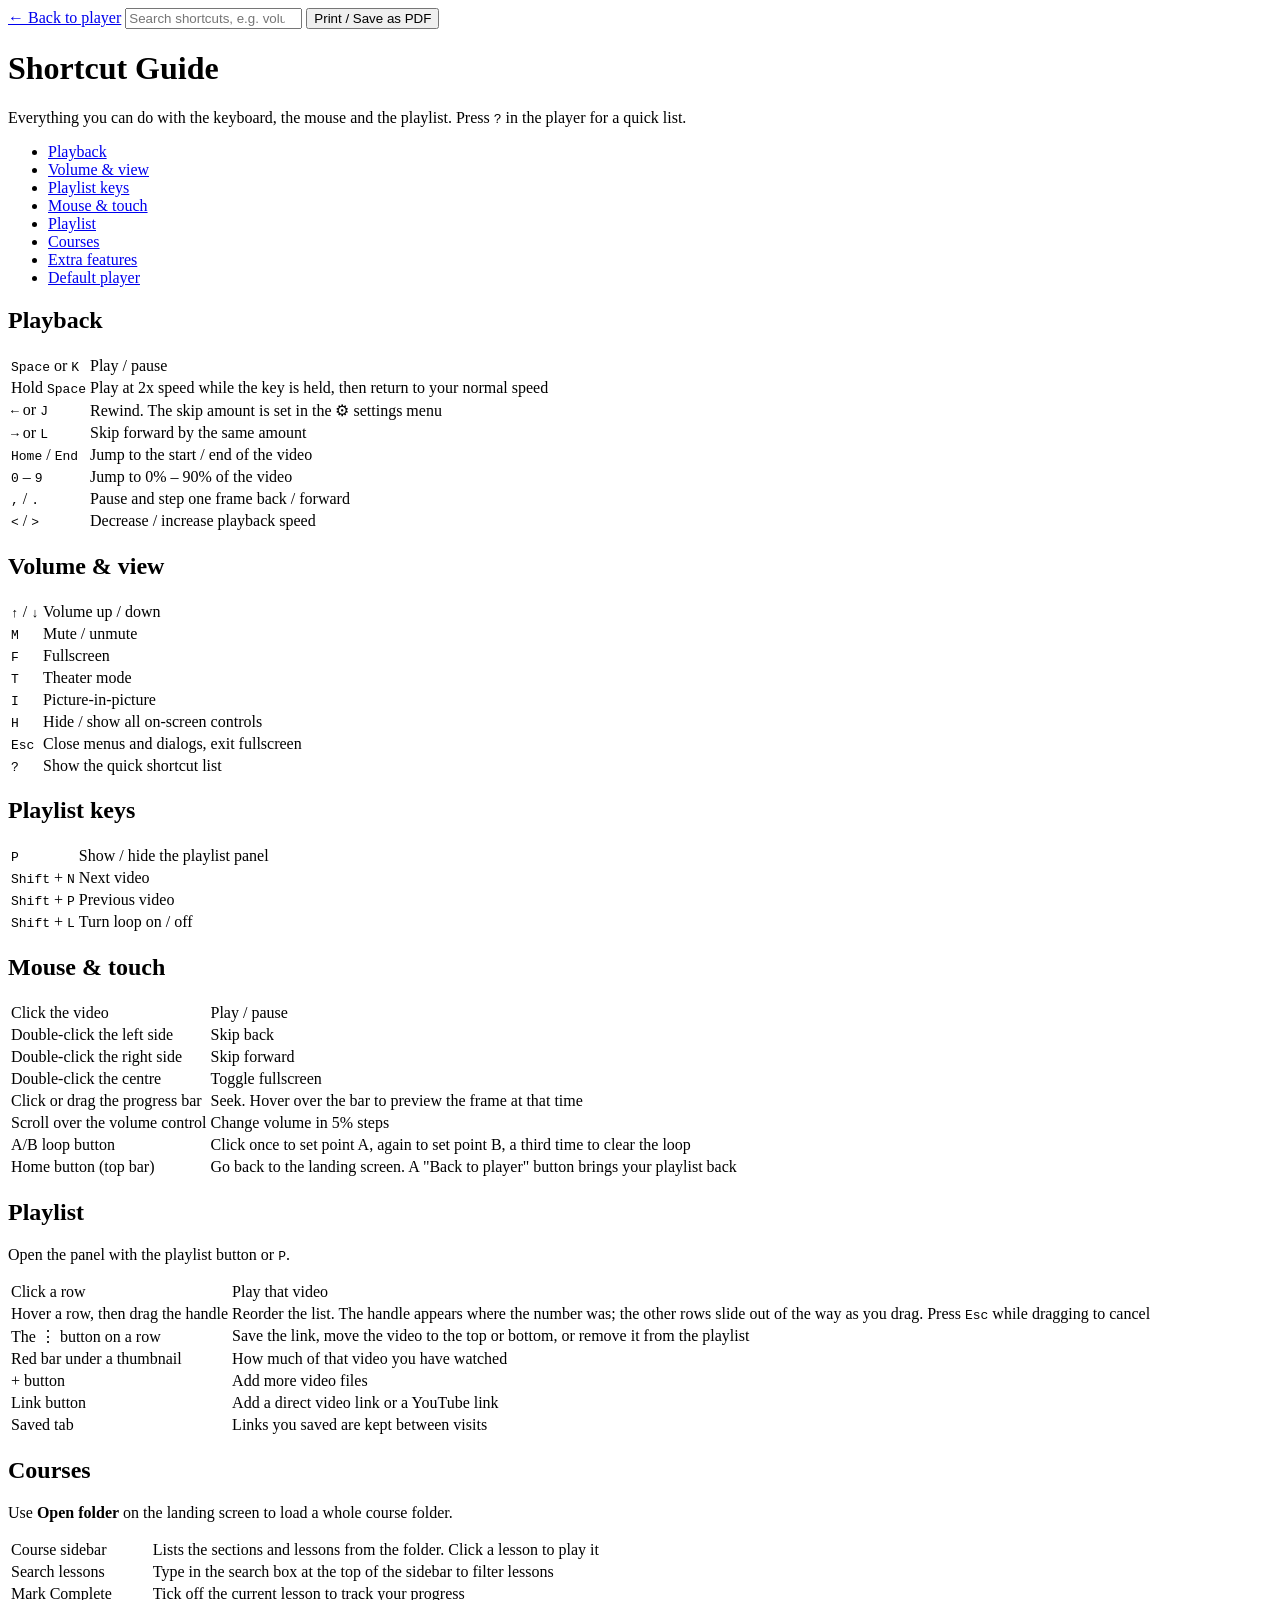
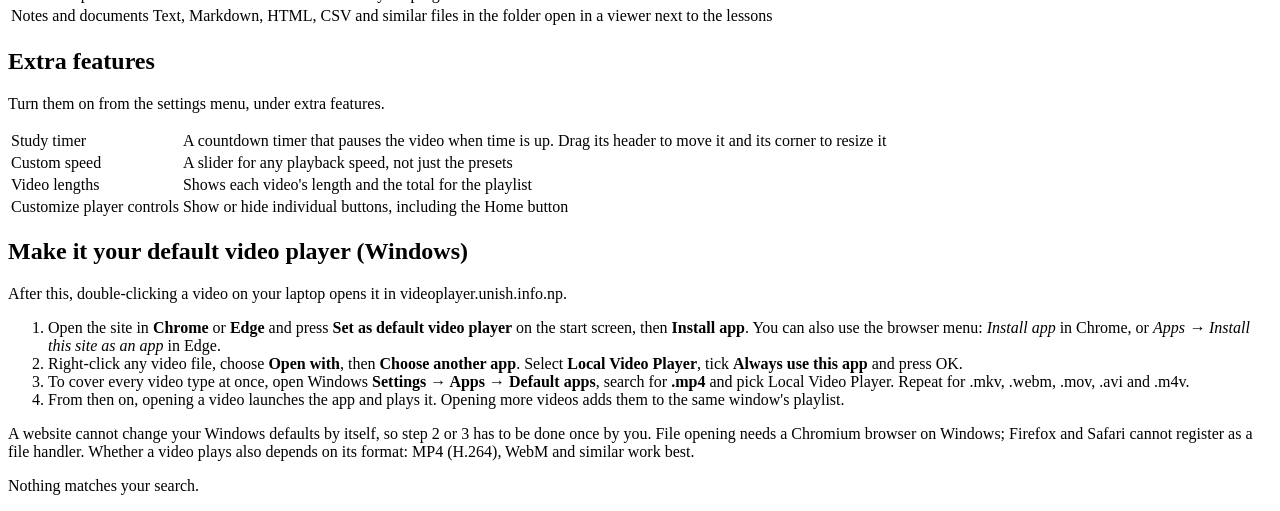
==== guide.html @ 3f41a5a6 "Add files via upload" ====
<!DOCTYPE html>
<html lang="en">
<head>
<meta charset="UTF-8">
<meta name="viewport" content="width=device-width, initial-scale=1">
<title>Shortcut Guide - Local Video Player</title>
<link rel="icon" type="image/png" href="icons/icon-192.png">
<link rel="stylesheet" href="css/guide.css">
</head>
<body>

<div class="g-top">
  <a class="g-back" href="index.html">&larr; Back to player</a>
  <input class="g-search" id="guideSearch" type="search" placeholder="Search shortcuts, e.g. volume, speed, drag" autocomplete="off">
  <button class="g-print" id="guidePrint" type="button">Print / Save as PDF</button>
</div>

<main class="g-wrap">
  <header class="g-hero">
    <h1>Shortcut Guide</h1>
    <p>Everything you can do with the keyboard, the mouse and the playlist. Press <kbd>?</kbd> in the player for a quick list.</p>
  </header>

  <ul class="g-toc" id="guideToc">
    <li><a href="#playback">Playback</a></li>
    <li><a href="#audio-view">Volume &amp; view</a></li>
    <li><a href="#playlist-keys">Playlist keys</a></li>
    <li><a href="#mouse">Mouse &amp; touch</a></li>
    <li><a href="#playlist">Playlist</a></li>
    <li><a href="#courses">Courses</a></li>
    <li><a href="#extras">Extra features</a></li>
    <li><a href="#default-player">Default player</a></li>
  </ul>

  <section class="g-section" id="playback">
    <h2>Playback</h2>
    <table class="g-table"><tbody>
      <tr class="g-row"><td><kbd>Space</kbd> <span class="g-or">or</span> <kbd>K</kbd></td><td>Play / pause</td></tr>
      <tr class="g-row"><td>Hold <kbd>Space</kbd></td><td>Play at 2x speed while the key is held, then return to your normal speed</td></tr>
      <tr class="g-row"><td><kbd>&larr;</kbd> <span class="g-or">or</span> <kbd>J</kbd></td><td>Rewind. The skip amount is set in the &#9881; settings menu</td></tr>
      <tr class="g-row"><td><kbd>&rarr;</kbd> <span class="g-or">or</span> <kbd>L</kbd></td><td>Skip forward by the same amount</td></tr>
      <tr class="g-row"><td><kbd>Home</kbd> / <kbd>End</kbd></td><td>Jump to the start / end of the video</td></tr>
      <tr class="g-row"><td><kbd>0</kbd> &ndash; <kbd>9</kbd></td><td>Jump to 0% &ndash; 90% of the video</td></tr>
      <tr class="g-row"><td><kbd>,</kbd> / <kbd>.</kbd></td><td>Pause and step one frame back / forward</td></tr>
      <tr class="g-row"><td><kbd>&lt;</kbd> / <kbd>&gt;</kbd></td><td>Decrease / increase playback speed</td></tr>
    </tbody></table>
  </section>

  <section class="g-section" id="audio-view">
    <h2>Volume &amp; view</h2>
    <table class="g-table"><tbody>
      <tr class="g-row"><td><kbd>&uarr;</kbd> / <kbd>&darr;</kbd></td><td>Volume up / down</td></tr>
      <tr class="g-row"><td><kbd>M</kbd></td><td>Mute / unmute</td></tr>
      <tr class="g-row"><td><kbd>F</kbd></td><td>Fullscreen</td></tr>
      <tr class="g-row"><td><kbd>T</kbd></td><td>Theater mode</td></tr>
      <tr class="g-row"><td><kbd>I</kbd></td><td>Picture-in-picture</td></tr>
      <tr class="g-row"><td><kbd>H</kbd></td><td>Hide / show all on-screen controls</td></tr>
      <tr class="g-row"><td><kbd>Esc</kbd></td><td>Close menus and dialogs, exit fullscreen</td></tr>
      <tr class="g-row"><td><kbd>?</kbd></td><td>Show the quick shortcut list</td></tr>
    </tbody></table>
  </section>

  <section class="g-section" id="playlist-keys">
    <h2>Playlist keys</h2>
    <table class="g-table"><tbody>
      <tr class="g-row"><td><kbd>P</kbd></td><td>Show / hide the playlist panel</td></tr>
      <tr class="g-row"><td><kbd>Shift</kbd> + <kbd>N</kbd></td><td>Next video</td></tr>
      <tr class="g-row"><td><kbd>Shift</kbd> + <kbd>P</kbd></td><td>Previous video</td></tr>
      <tr class="g-row"><td><kbd>Shift</kbd> + <kbd>L</kbd></td><td>Turn loop on / off</td></tr>
    </tbody></table>
  </section>

  <section class="g-section" id="mouse">
    <h2>Mouse &amp; touch</h2>
    <table class="g-table"><tbody>
      <tr class="g-row"><td>Click the video</td><td>Play / pause</td></tr>
      <tr class="g-row"><td>Double-click the left side</td><td>Skip back</td></tr>
      <tr class="g-row"><td>Double-click the right side</td><td>Skip forward</td></tr>
      <tr class="g-row"><td>Double-click the centre</td><td>Toggle fullscreen</td></tr>
      <tr class="g-row"><td>Click or drag the progress bar</td><td>Seek. Hover over the bar to preview the frame at that time</td></tr>
      <tr class="g-row"><td>Scroll over the volume control</td><td>Change volume in 5% steps</td></tr>
      <tr class="g-row"><td>A/B loop button</td><td>Click once to set point A, again to set point B, a third time to clear the loop</td></tr>
      <tr class="g-row"><td>Home button (top bar)</td><td>Go back to the landing screen. A "Back to player" button brings your playlist back</td></tr>
    </tbody></table>
  </section>

  <section class="g-section" id="playlist">
    <h2>Playlist</h2>
    <p class="g-lead">Open the panel with the playlist button or <kbd>P</kbd>.</p>
    <table class="g-table"><tbody>
      <tr class="g-row"><td>Click a row</td><td>Play that video</td></tr>
      <tr class="g-row"><td>Hover a row, then drag the handle</td><td>Reorder the list. The handle appears where the number was; the other rows slide out of the way as you drag. Press <kbd>Esc</kbd> while dragging to cancel</td></tr>
      <tr class="g-row"><td>The &#8942; button on a row</td><td>Save the link, move the video to the top or bottom, or remove it from the playlist</td></tr>
      <tr class="g-row"><td>Red bar under a thumbnail</td><td>How much of that video you have watched</td></tr>
      <tr class="g-row"><td>+ button</td><td>Add more video files</td></tr>
      <tr class="g-row"><td>Link button</td><td>Add a direct video link or a YouTube link</td></tr>
      <tr class="g-row"><td>Saved tab</td><td>Links you saved are kept between visits</td></tr>
    </tbody></table>
  </section>

  <section class="g-section" id="courses">
    <h2>Courses</h2>
    <p class="g-lead">Use <b>Open folder</b> on the landing screen to load a whole course folder.</p>
    <table class="g-table"><tbody>
      <tr class="g-row"><td>Course sidebar</td><td>Lists the sections and lessons from the folder. Click a lesson to play it</td></tr>
      <tr class="g-row"><td>Search lessons</td><td>Type in the search box at the top of the sidebar to filter lessons</td></tr>
      <tr class="g-row"><td>Mark Complete</td><td>Tick off the current lesson to track your progress</td></tr>
      <tr class="g-row"><td>Notes and documents</td><td>Text, Markdown, HTML, CSV and similar files in the folder open in a viewer next to the lessons</td></tr>
    </tbody></table>
  </section>

  <section class="g-section" id="extras">
    <h2>Extra features</h2>
    <p class="g-lead">Turn them on from the settings menu, under extra features.</p>
    <table class="g-table"><tbody>
      <tr class="g-row"><td>Study timer</td><td>A countdown timer that pauses the video when time is up. Drag its header to move it and its corner to resize it</td></tr>
      <tr class="g-row"><td>Custom speed</td><td>A slider for any playback speed, not just the presets</td></tr>
      <tr class="g-row"><td>Video lengths</td><td>Shows each video's length and the total for the playlist</td></tr>
      <tr class="g-row"><td>Customize player controls</td><td>Show or hide individual buttons, including the Home button</td></tr>
    </tbody></table>
  </section>

  <section class="g-section" id="default-player">
    <h2>Make it your default video player (Windows)</h2>
    <p class="g-lead">After this, double-clicking a video on your laptop opens it in videoplayer.unish.info.np.</p>
    <ol class="g-steps">
      <li>Open the site in <b>Chrome</b> or <b>Edge</b> and press <b>Set as default video player</b> on the start screen, then <b>Install app</b>. You can also use the browser menu: <i>Install app</i> in Chrome, or <i>Apps &rarr; Install this site as an app</i> in Edge.</li>
      <li>Right-click any video file, choose <b>Open with</b>, then <b>Choose another app</b>. Select <b>Local Video Player</b>, tick <b>Always use this app</b> and press OK.</li>
      <li>To cover every video type at once, open Windows <b>Settings &rarr; Apps &rarr; Default apps</b>, search for <b>.mp4</b> and pick Local Video Player. Repeat for .mkv, .webm, .mov, .avi and .m4v.</li>
      <li>From then on, opening a video launches the app and plays it. Opening more videos adds them to the same window's playlist.</li>
    </ol>
    <p class="g-note">A website cannot change your Windows defaults by itself, so step 2 or 3 has to be done once by you. File opening needs a Chromium browser on Windows; Firefox and Safari cannot register as a file handler. Whether a video plays also depends on its format: MP4 (H.264), WebM and similar work best.</p>
  </section>

  <p class="g-none" id="guideNone">Nothing matches your search.</p>
</main>

<script src="src/guide.js"></script>
</body>
</html>
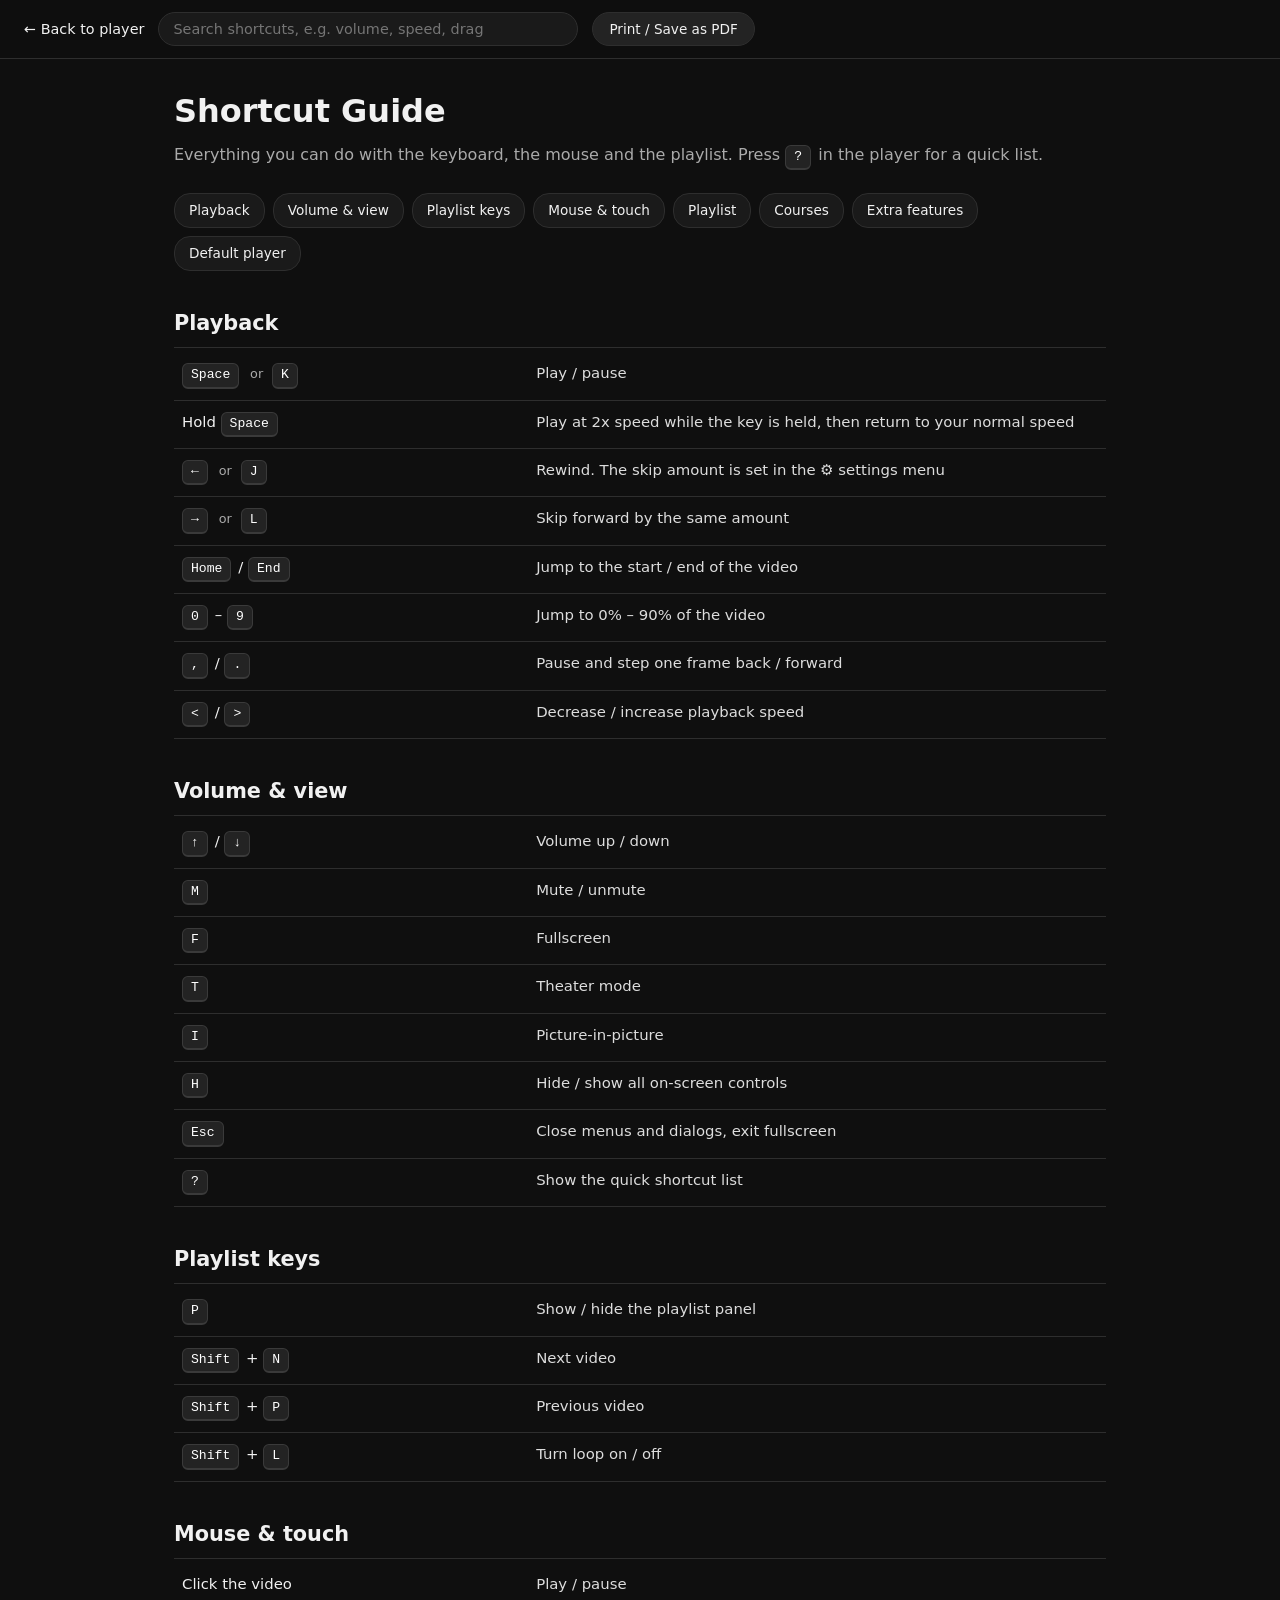
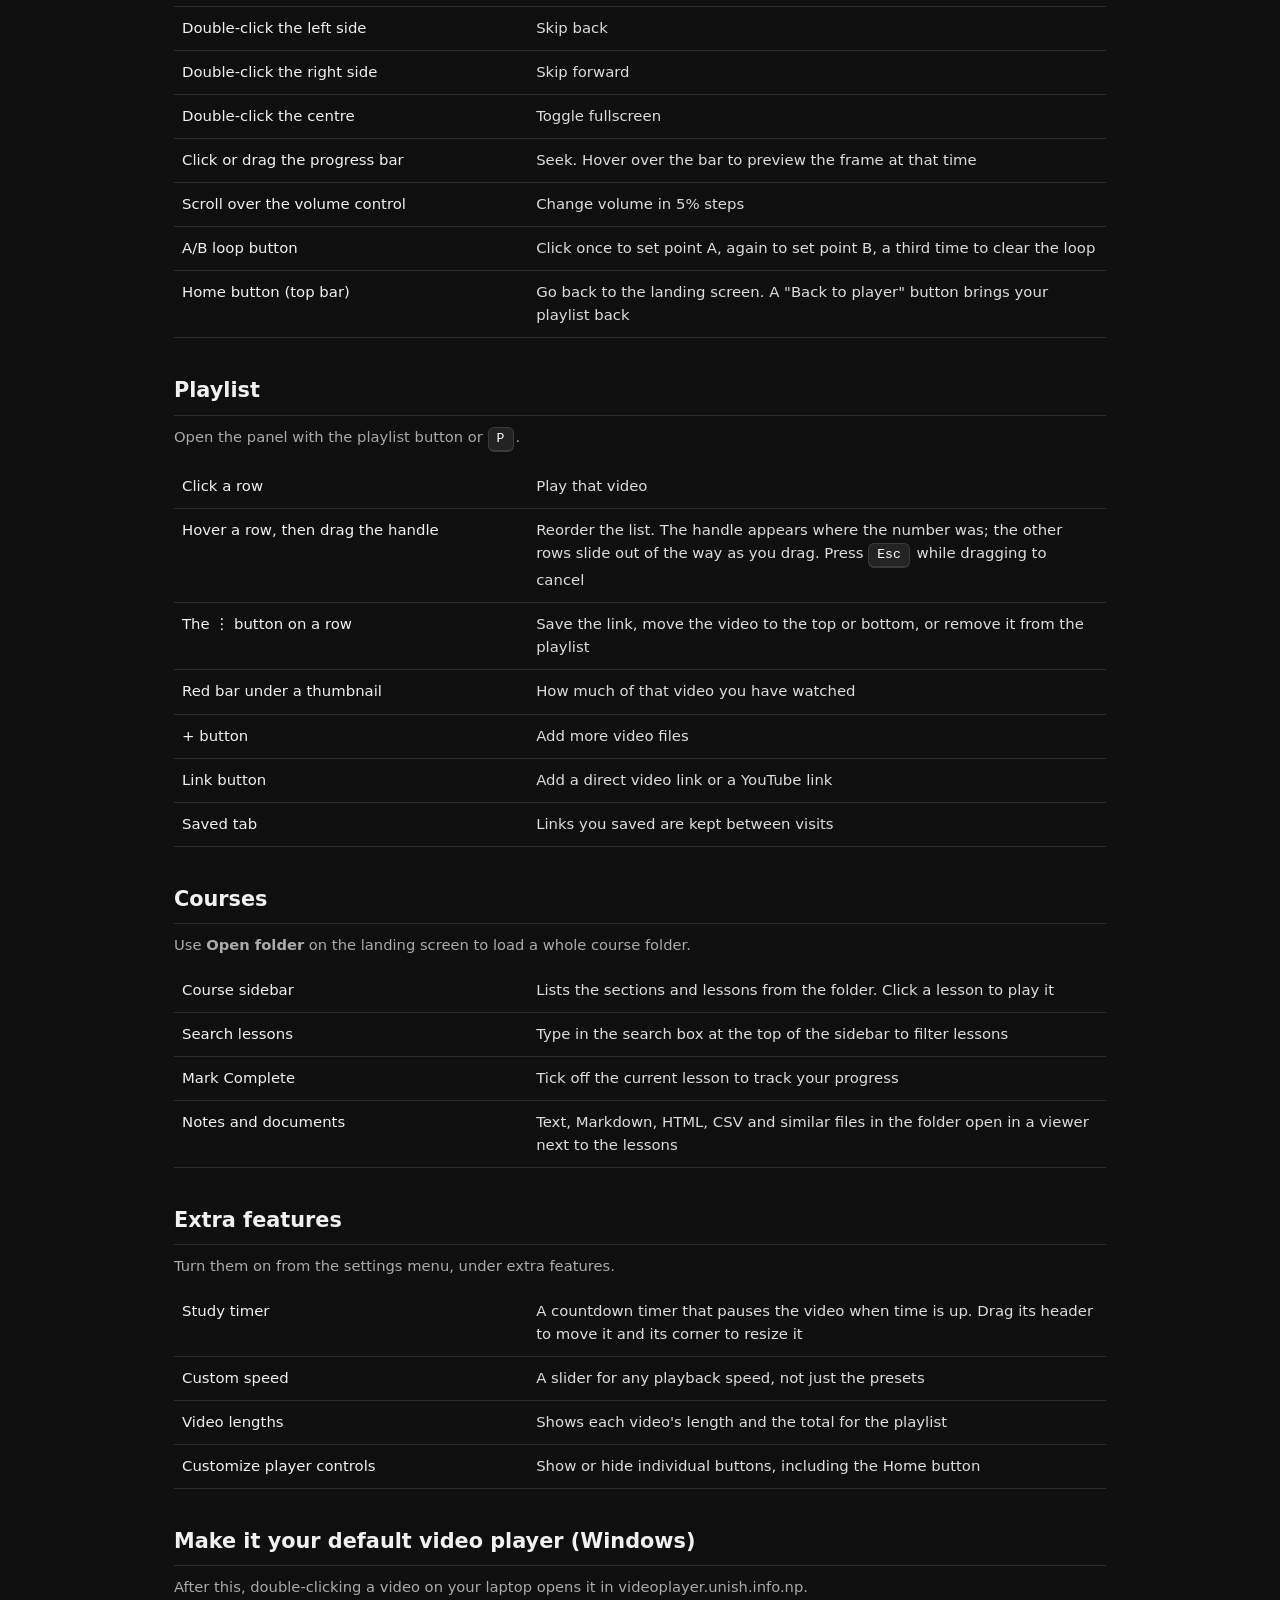
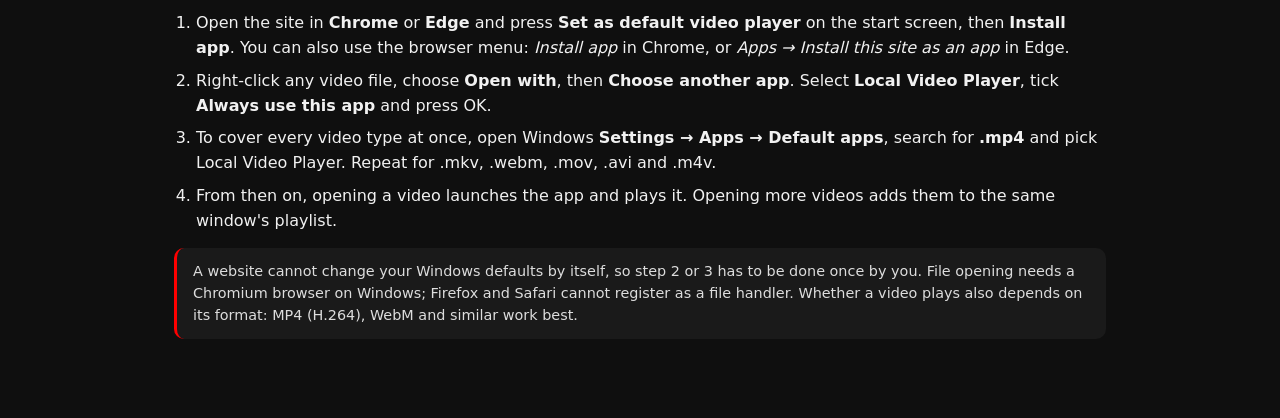
==== commit 62b7f3f7: "v1.0.2: sync local with live" ====
--- a/guide.html
+++ b/guide.html
@@ -1,140 +1,140 @@
-<!DOCTYPE html>
-<html lang="en">
-<head>
-<meta charset="UTF-8">
-<meta name="viewport" content="width=device-width, initial-scale=1">
-<title>Shortcut Guide - Local Video Player</title>
-<link rel="icon" type="image/png" href="icons/icon-192.png">
-<link rel="stylesheet" href="css/guide.css">
-</head>
-<body>
-
-<div class="g-top">
-  <a class="g-back" href="index.html">&larr; Back to player</a>
-  <input class="g-search" id="guideSearch" type="search" placeholder="Search shortcuts, e.g. volume, speed, drag" autocomplete="off">
-  <button class="g-print" id="guidePrint" type="button">Print / Save as PDF</button>
-</div>
-
-<main class="g-wrap">
-  <header class="g-hero">
-    <h1>Shortcut Guide</h1>
-    <p>Everything you can do with the keyboard, the mouse and the playlist. Press <kbd>?</kbd> in the player for a quick list.</p>
-  </header>
-
-  <ul class="g-toc" id="guideToc">
-    <li><a href="#playback">Playback</a></li>
-    <li><a href="#audio-view">Volume &amp; view</a></li>
-    <li><a href="#playlist-keys">Playlist keys</a></li>
-    <li><a href="#mouse">Mouse &amp; touch</a></li>
-    <li><a href="#playlist">Playlist</a></li>
-    <li><a href="#courses">Courses</a></li>
-    <li><a href="#extras">Extra features</a></li>
-    <li><a href="#default-player">Default player</a></li>
-  </ul>
-
-  <section class="g-section" id="playback">
-    <h2>Playback</h2>
-    <table class="g-table"><tbody>
-      <tr class="g-row"><td><kbd>Space</kbd> <span class="g-or">or</span> <kbd>K</kbd></td><td>Play / pause</td></tr>
-      <tr class="g-row"><td>Hold <kbd>Space</kbd></td><td>Play at 2x speed while the key is held, then return to your normal speed</td></tr>
-      <tr class="g-row"><td><kbd>&larr;</kbd> <span class="g-or">or</span> <kbd>J</kbd></td><td>Rewind. The skip amount is set in the &#9881; settings menu</td></tr>
-      <tr class="g-row"><td><kbd>&rarr;</kbd> <span class="g-or">or</span> <kbd>L</kbd></td><td>Skip forward by the same amount</td></tr>
-      <tr class="g-row"><td><kbd>Home</kbd> / <kbd>End</kbd></td><td>Jump to the start / end of the video</td></tr>
-      <tr class="g-row"><td><kbd>0</kbd> &ndash; <kbd>9</kbd></td><td>Jump to 0% &ndash; 90% of the video</td></tr>
-      <tr class="g-row"><td><kbd>,</kbd> / <kbd>.</kbd></td><td>Pause and step one frame back / forward</td></tr>
-      <tr class="g-row"><td><kbd>&lt;</kbd> / <kbd>&gt;</kbd></td><td>Decrease / increase playback speed</td></tr>
-    </tbody></table>
-  </section>
-
-  <section class="g-section" id="audio-view">
-    <h2>Volume &amp; view</h2>
-    <table class="g-table"><tbody>
-      <tr class="g-row"><td><kbd>&uarr;</kbd> / <kbd>&darr;</kbd></td><td>Volume up / down</td></tr>
-      <tr class="g-row"><td><kbd>M</kbd></td><td>Mute / unmute</td></tr>
-      <tr class="g-row"><td><kbd>F</kbd></td><td>Fullscreen</td></tr>
-      <tr class="g-row"><td><kbd>T</kbd></td><td>Theater mode</td></tr>
-      <tr class="g-row"><td><kbd>I</kbd></td><td>Picture-in-picture</td></tr>
-      <tr class="g-row"><td><kbd>H</kbd></td><td>Hide / show all on-screen controls</td></tr>
-      <tr class="g-row"><td><kbd>Esc</kbd></td><td>Close menus and dialogs, exit fullscreen</td></tr>
-      <tr class="g-row"><td><kbd>?</kbd></td><td>Show the quick shortcut list</td></tr>
-    </tbody></table>
-  </section>
-
-  <section class="g-section" id="playlist-keys">
-    <h2>Playlist keys</h2>
-    <table class="g-table"><tbody>
-      <tr class="g-row"><td><kbd>P</kbd></td><td>Show / hide the playlist panel</td></tr>
-      <tr class="g-row"><td><kbd>Shift</kbd> + <kbd>N</kbd></td><td>Next video</td></tr>
-      <tr class="g-row"><td><kbd>Shift</kbd> + <kbd>P</kbd></td><td>Previous video</td></tr>
-      <tr class="g-row"><td><kbd>Shift</kbd> + <kbd>L</kbd></td><td>Turn loop on / off</td></tr>
-    </tbody></table>
-  </section>
-
-  <section class="g-section" id="mouse">
-    <h2>Mouse &amp; touch</h2>
-    <table class="g-table"><tbody>
-      <tr class="g-row"><td>Click the video</td><td>Play / pause</td></tr>
-      <tr class="g-row"><td>Double-click the left side</td><td>Skip back</td></tr>
-      <tr class="g-row"><td>Double-click the right side</td><td>Skip forward</td></tr>
-      <tr class="g-row"><td>Double-click the centre</td><td>Toggle fullscreen</td></tr>
-      <tr class="g-row"><td>Click or drag the progress bar</td><td>Seek. Hover over the bar to preview the frame at that time</td></tr>
-      <tr class="g-row"><td>Scroll over the volume control</td><td>Change volume in 5% steps</td></tr>
-      <tr class="g-row"><td>A/B loop button</td><td>Click once to set point A, again to set point B, a third time to clear the loop</td></tr>
-      <tr class="g-row"><td>Home button (top bar)</td><td>Go back to the landing screen. A "Back to player" button brings your playlist back</td></tr>
-    </tbody></table>
-  </section>
-
-  <section class="g-section" id="playlist">
-    <h2>Playlist</h2>
-    <p class="g-lead">Open the panel with the playlist button or <kbd>P</kbd>.</p>
-    <table class="g-table"><tbody>
-      <tr class="g-row"><td>Click a row</td><td>Play that video</td></tr>
-      <tr class="g-row"><td>Hover a row, then drag the handle</td><td>Reorder the list. The handle appears where the number was; the other rows slide out of the way as you drag. Press <kbd>Esc</kbd> while dragging to cancel</td></tr>
-      <tr class="g-row"><td>The &#8942; button on a row</td><td>Save the link, move the video to the top or bottom, or remove it from the playlist</td></tr>
-      <tr class="g-row"><td>Red bar under a thumbnail</td><td>How much of that video you have watched</td></tr>
-      <tr class="g-row"><td>+ button</td><td>Add more video files</td></tr>
-      <tr class="g-row"><td>Link button</td><td>Add a direct video link or a YouTube link</td></tr>
-      <tr class="g-row"><td>Saved tab</td><td>Links you saved are kept between visits</td></tr>
-    </tbody></table>
-  </section>
-
-  <section class="g-section" id="courses">
-    <h2>Courses</h2>
-    <p class="g-lead">Use <b>Open folder</b> on the landing screen to load a whole course folder.</p>
-    <table class="g-table"><tbody>
-      <tr class="g-row"><td>Course sidebar</td><td>Lists the sections and lessons from the folder. Click a lesson to play it</td></tr>
-      <tr class="g-row"><td>Search lessons</td><td>Type in the search box at the top of the sidebar to filter lessons</td></tr>
-      <tr class="g-row"><td>Mark Complete</td><td>Tick off the current lesson to track your progress</td></tr>
-      <tr class="g-row"><td>Notes and documents</td><td>Text, Markdown, HTML, CSV and similar files in the folder open in a viewer next to the lessons</td></tr>
-    </tbody></table>
-  </section>
-
-  <section class="g-section" id="extras">
-    <h2>Extra features</h2>
-    <p class="g-lead">Turn them on from the settings menu, under extra features.</p>
-    <table class="g-table"><tbody>
-      <tr class="g-row"><td>Study timer</td><td>A countdown timer that pauses the video when time is up. Drag its header to move it and its corner to resize it</td></tr>
-      <tr class="g-row"><td>Custom speed</td><td>A slider for any playback speed, not just the presets</td></tr>
-      <tr class="g-row"><td>Video lengths</td><td>Shows each video's length and the total for the playlist</td></tr>
-      <tr class="g-row"><td>Customize player controls</td><td>Show or hide individual buttons, including the Home button</td></tr>
-    </tbody></table>
-  </section>
-
-  <section class="g-section" id="default-player">
-    <h2>Make it your default video player (Windows)</h2>
-    <p class="g-lead">After this, double-clicking a video on your laptop opens it in videoplayer.unish.info.np.</p>
-    <ol class="g-steps">
-      <li>Open the site in <b>Chrome</b> or <b>Edge</b> and press <b>Set as default video player</b> on the start screen, then <b>Install app</b>. You can also use the browser menu: <i>Install app</i> in Chrome, or <i>Apps &rarr; Install this site as an app</i> in Edge.</li>
-      <li>Right-click any video file, choose <b>Open with</b>, then <b>Choose another app</b>. Select <b>Local Video Player</b>, tick <b>Always use this app</b> and press OK.</li>
-      <li>To cover every video type at once, open Windows <b>Settings &rarr; Apps &rarr; Default apps</b>, search for <b>.mp4</b> and pick Local Video Player. Repeat for .mkv, .webm, .mov, .avi and .m4v.</li>
-      <li>From then on, opening a video launches the app and plays it. Opening more videos adds them to the same window's playlist.</li>
-    </ol>
-    <p class="g-note">A website cannot change your Windows defaults by itself, so step 2 or 3 has to be done once by you. File opening needs a Chromium browser on Windows; Firefox and Safari cannot register as a file handler. Whether a video plays also depends on its format: MP4 (H.264), WebM and similar work best.</p>
-  </section>
-
-  <p class="g-none" id="guideNone">Nothing matches your search.</p>
-</main>
-
-<script src="src/guide.js"></script>
-</body>
-</html>
+<!DOCTYPE html>
+<html lang="en">
+<head>
+<meta charset="UTF-8">
+<meta name="viewport" content="width=device-width, initial-scale=1">
+<title>Shortcut Guide - Local Video Player</title>
+<link rel="icon" type="image/png" href="icons/icon-192.png">
+<link rel="stylesheet" href="css/guide.css">
+</head>
+<body>
+
+<div class="g-top">
+  <a class="g-back" href="index.html">&larr; Back to player</a>
+  <input class="g-search" id="guideSearch" type="search" placeholder="Search shortcuts, e.g. volume, speed, drag" autocomplete="off">
+  <button class="g-print" id="guidePrint" type="button">Print / Save as PDF</button>
+</div>
+
+<main class="g-wrap">
+  <header class="g-hero">
+    <h1>Shortcut Guide</h1>
+    <p>Everything you can do with the keyboard, the mouse and the playlist. Press <kbd>?</kbd> in the player for a quick list.</p>
+  </header>
+
+  <ul class="g-toc" id="guideToc">
+    <li><a href="#playback">Playback</a></li>
+    <li><a href="#audio-view">Volume &amp; view</a></li>
+    <li><a href="#playlist-keys">Playlist keys</a></li>
+    <li><a href="#mouse">Mouse &amp; touch</a></li>
+    <li><a href="#playlist">Playlist</a></li>
+    <li><a href="#courses">Courses</a></li>
+    <li><a href="#extras">Extra features</a></li>
+    <li><a href="#default-player">Default player</a></li>
+  </ul>
+
+  <section class="g-section" id="playback">
+    <h2>Playback</h2>
+    <table class="g-table"><tbody>
+      <tr class="g-row"><td><kbd>Space</kbd> <span class="g-or">or</span> <kbd>K</kbd></td><td>Play / pause</td></tr>
+      <tr class="g-row"><td>Hold <kbd>Space</kbd></td><td>Play at 2x speed while the key is held, then return to your normal speed</td></tr>
+      <tr class="g-row"><td><kbd>&larr;</kbd> <span class="g-or">or</span> <kbd>J</kbd></td><td>Rewind. The skip amount is set in the &#9881; settings menu</td></tr>
+      <tr class="g-row"><td><kbd>&rarr;</kbd> <span class="g-or">or</span> <kbd>L</kbd></td><td>Skip forward by the same amount</td></tr>
+      <tr class="g-row"><td><kbd>Home</kbd> / <kbd>End</kbd></td><td>Jump to the start / end of the video</td></tr>
+      <tr class="g-row"><td><kbd>0</kbd> &ndash; <kbd>9</kbd></td><td>Jump to 0% &ndash; 90% of the video</td></tr>
+      <tr class="g-row"><td><kbd>,</kbd> / <kbd>.</kbd></td><td>Pause and step one frame back / forward</td></tr>
+      <tr class="g-row"><td><kbd>&lt;</kbd> / <kbd>&gt;</kbd></td><td>Decrease / increase playback speed</td></tr>
+    </tbody></table>
+  </section>
+
+  <section class="g-section" id="audio-view">
+    <h2>Volume &amp; view</h2>
+    <table class="g-table"><tbody>
+      <tr class="g-row"><td><kbd>&uarr;</kbd> / <kbd>&darr;</kbd></td><td>Volume up / down</td></tr>
+      <tr class="g-row"><td><kbd>M</kbd></td><td>Mute / unmute</td></tr>
+      <tr class="g-row"><td><kbd>F</kbd></td><td>Fullscreen</td></tr>
+      <tr class="g-row"><td><kbd>T</kbd></td><td>Theater mode</td></tr>
+      <tr class="g-row"><td><kbd>I</kbd></td><td>Picture-in-picture</td></tr>
+      <tr class="g-row"><td><kbd>H</kbd></td><td>Hide / show all on-screen controls</td></tr>
+      <tr class="g-row"><td><kbd>Esc</kbd></td><td>Close menus and dialogs, exit fullscreen</td></tr>
+      <tr class="g-row"><td><kbd>?</kbd></td><td>Show the quick shortcut list</td></tr>
+    </tbody></table>
+  </section>
+
+  <section class="g-section" id="playlist-keys">
+    <h2>Playlist keys</h2>
+    <table class="g-table"><tbody>
+      <tr class="g-row"><td><kbd>P</kbd></td><td>Show / hide the playlist panel</td></tr>
+      <tr class="g-row"><td><kbd>Shift</kbd> + <kbd>N</kbd></td><td>Next video</td></tr>
+      <tr class="g-row"><td><kbd>Shift</kbd> + <kbd>P</kbd></td><td>Previous video</td></tr>
+      <tr class="g-row"><td><kbd>Shift</kbd> + <kbd>L</kbd></td><td>Turn loop on / off</td></tr>
+    </tbody></table>
+  </section>
+
+  <section class="g-section" id="mouse">
+    <h2>Mouse &amp; touch</h2>
+    <table class="g-table"><tbody>
+      <tr class="g-row"><td>Click the video</td><td>Play / pause</td></tr>
+      <tr class="g-row"><td>Double-click the left side</td><td>Skip back</td></tr>
+      <tr class="g-row"><td>Double-click the right side</td><td>Skip forward</td></tr>
+      <tr class="g-row"><td>Double-click the centre</td><td>Toggle fullscreen</td></tr>
+      <tr class="g-row"><td>Click or drag the progress bar</td><td>Seek. Hover over the bar to preview the frame at that time</td></tr>
+      <tr class="g-row"><td>Scroll over the volume control</td><td>Change volume in 5% steps</td></tr>
+      <tr class="g-row"><td>A/B loop button</td><td>Click once to set point A, again to set point B, a third time to clear the loop</td></tr>
+      <tr class="g-row"><td>Home button (top bar)</td><td>Go back to the landing screen. A "Back to player" button brings your playlist back</td></tr>
+    </tbody></table>
+  </section>
+
+  <section class="g-section" id="playlist">
+    <h2>Playlist</h2>
+    <p class="g-lead">Open the panel with the playlist button or <kbd>P</kbd>.</p>
+    <table class="g-table"><tbody>
+      <tr class="g-row"><td>Click a row</td><td>Play that video</td></tr>
+      <tr class="g-row"><td>Hover a row, then drag the handle</td><td>Reorder the list. The handle appears where the number was; the other rows slide out of the way as you drag. Press <kbd>Esc</kbd> while dragging to cancel</td></tr>
+      <tr class="g-row"><td>The &#8942; button on a row</td><td>Save the link, move the video to the top or bottom, or remove it from the playlist</td></tr>
+      <tr class="g-row"><td>Red bar under a thumbnail</td><td>How much of that video you have watched</td></tr>
+      <tr class="g-row"><td>+ button</td><td>Add more video files</td></tr>
+      <tr class="g-row"><td>Link button</td><td>Add a direct video link or a YouTube link</td></tr>
+      <tr class="g-row"><td>Saved tab</td><td>Links you saved are kept between visits</td></tr>
+    </tbody></table>
+  </section>
+
+  <section class="g-section" id="courses">
+    <h2>Courses</h2>
+    <p class="g-lead">Use <b>Open folder</b> on the landing screen to load a whole course folder.</p>
+    <table class="g-table"><tbody>
+      <tr class="g-row"><td>Course sidebar</td><td>Lists the sections and lessons from the folder. Click a lesson to play it</td></tr>
+      <tr class="g-row"><td>Search lessons</td><td>Type in the search box at the top of the sidebar to filter lessons</td></tr>
+      <tr class="g-row"><td>Mark Complete</td><td>Tick off the current lesson to track your progress</td></tr>
+      <tr class="g-row"><td>Notes and documents</td><td>Text, Markdown, HTML, CSV and similar files in the folder open in a viewer next to the lessons</td></tr>
+    </tbody></table>
+  </section>
+
+  <section class="g-section" id="extras">
+    <h2>Extra features</h2>
+    <p class="g-lead">Turn them on from the settings menu, under extra features.</p>
+    <table class="g-table"><tbody>
+      <tr class="g-row"><td>Study timer</td><td>A countdown timer that pauses the video when time is up. Drag its header to move it and its corner to resize it</td></tr>
+      <tr class="g-row"><td>Custom speed</td><td>A slider for any playback speed, not just the presets</td></tr>
+      <tr class="g-row"><td>Video lengths</td><td>Shows each video's length and the total for the playlist</td></tr>
+      <tr class="g-row"><td>Customize player controls</td><td>Show or hide individual buttons, including the Home button</td></tr>
+    </tbody></table>
+  </section>
+
+  <section class="g-section" id="default-player">
+    <h2>Make it your default video player (Windows)</h2>
+    <p class="g-lead">After this, double-clicking a video on your laptop opens it in videoplayer.unish.info.np.</p>
+    <ol class="g-steps">
+      <li>Open the site in <b>Chrome</b> or <b>Edge</b> and press <b>Set as default video player</b> on the start screen, then <b>Install app</b>. You can also use the browser menu: <i>Install app</i> in Chrome, or <i>Apps &rarr; Install this site as an app</i> in Edge.</li>
+      <li>Right-click any video file, choose <b>Open with</b>, then <b>Choose another app</b>. Select <b>Local Video Player</b>, tick <b>Always use this app</b> and press OK.</li>
+      <li>To cover every video type at once, open Windows <b>Settings &rarr; Apps &rarr; Default apps</b>, search for <b>.mp4</b> and pick Local Video Player. Repeat for .mkv, .webm, .mov, .avi and .m4v.</li>
+      <li>From then on, opening a video launches the app and plays it. Opening more videos adds them to the same window's playlist.</li>
+    </ol>
+    <p class="g-note">A website cannot change your Windows defaults by itself, so step 2 or 3 has to be done once by you. File opening needs a Chromium browser on Windows; Firefox and Safari cannot register as a file handler. Whether a video plays also depends on its format: MP4 (H.264), WebM and similar work best.</p>
+  </section>
+
+  <p class="g-none" id="guideNone">Nothing matches your search.</p>
+</main>
+
+<script src="src/guide.js"></script>
+</body>
+</html>
--- a/css/guide.css
+++ b/css/guide.css
@@ -0,0 +1,88 @@
+:root{
+  --bg:#0f0f0f;--panel:#1a1a1a;--panel-2:#232323;--line:#2e2e2e;
+  --text:#f1f1f1;--dim:#aaa;--accent:#ff0000;--link:#9ecbff;
+}
+*{ box-sizing:border-box; }
+html{ scroll-behavior:smooth; }
+body{
+  margin:0;background:var(--bg);color:var(--text);
+  font-family:"Roboto","Segoe UI",system-ui,Arial,sans-serif;line-height:1.55;
+}
+a{ color:var(--link); }
+
+.g-top{
+  position:sticky;top:0;z-index:5;
+  display:flex;align-items:center;gap:14px;flex-wrap:wrap;
+  padding:12px 24px;background:rgba(15,15,15,.92);
+  backdrop-filter:blur(8px);border-bottom:1px solid var(--line);
+}
+.g-top .g-back{ color:var(--text);text-decoration:none;font-size:.9rem;white-space:nowrap; }
+.g-top .g-back:hover{ color:var(--link); }
+.g-search{
+  flex:1;min-width:180px;max-width:420px;
+  background:var(--panel);border:1px solid var(--line);color:var(--text);
+  padding:8px 14px;border-radius:20px;font-size:.9rem;font-family:inherit;outline:none;
+}
+.g-search:focus{ border-color:#555; }
+.g-print{
+  background:var(--panel-2);color:var(--text);border:1px solid var(--line);
+  padding:8px 16px;border-radius:20px;font-size:.85rem;font-family:inherit;cursor:pointer;
+}
+.g-print:hover{ background:#2d2d2d; }
+
+.g-wrap{ max-width:980px;margin:0 auto;padding:28px 24px 80px; }
+.g-hero h1{ margin:0 0 6px;font-size:2rem; }
+.g-hero p{ margin:0;color:var(--dim); }
+
+.g-toc{
+  display:flex;flex-wrap:wrap;gap:8px;margin:22px 0 8px;padding:0;list-style:none;
+}
+.g-toc a{
+  display:block;padding:6px 14px;border-radius:16px;
+  background:var(--panel);border:1px solid var(--line);
+  color:var(--text);text-decoration:none;font-size:.85rem;
+}
+.g-toc a:hover{ background:var(--panel-2); }
+
+.g-section{ margin-top:36px;scroll-margin-top:72px; }
+.g-section h2{
+  margin:0 0 4px;font-size:1.3rem;
+  padding-bottom:8px;border-bottom:1px solid var(--line);
+}
+.g-section .g-lead{ margin:10px 0 12px;color:var(--dim);font-size:.92rem; }
+.g-section.g-empty{ display:none; }
+
+.g-table{ width:100%;border-collapse:collapse; }
+.g-row{ border-bottom:1px solid var(--line); }
+.g-row[hidden]{ display:none; }
+.g-row td{ padding:10px 8px;vertical-align:top;font-size:.93rem; }
+.g-row td:first-child{ width:38%;white-space:normal; }
+.g-row td:last-child{ color:#ddd; }
+
+kbd{
+  display:inline-block;min-width:26px;text-align:center;
+  background:var(--panel-2);border:1px solid #3a3a3a;border-bottom-width:2px;
+  border-radius:6px;padding:1px 8px;margin:1px 2px 1px 0;
+  font-family:"Roboto Mono",Consolas,monospace;font-size:.82rem;color:#fff;
+}
+.g-or{ color:var(--dim);font-size:.8rem;margin:0 4px; }
+
+.g-steps{ margin:10px 0 0;padding-left:22px; }
+.g-steps li{ margin:8px 0; }
+.g-note{
+  margin:14px 0 0;padding:12px 16px;border-radius:10px;
+  background:var(--panel);border-left:3px solid var(--accent);
+  color:#ddd;font-size:.9rem;
+}
+.g-none{ display:none;margin-top:36px;color:var(--dim);text-align:center; }
+.g-none.show{ display:block; }
+
+@media print{
+  :root{ --bg:#fff;--panel:#f4f4f4;--panel-2:#eee;--line:#ccc;--text:#111;--dim:#555;--link:#0645ad; }
+  body{ background:#fff;color:#111; }
+  .g-top,.g-toc{ display:none; }
+  kbd{ background:#f3f3f3;color:#111;border-color:#aaa; }
+  .g-row td:last-child{ color:#222; }
+  .g-section{ break-inside:avoid-page; }
+  .g-note{ background:#f6f6f6;color:#222; }
+}
